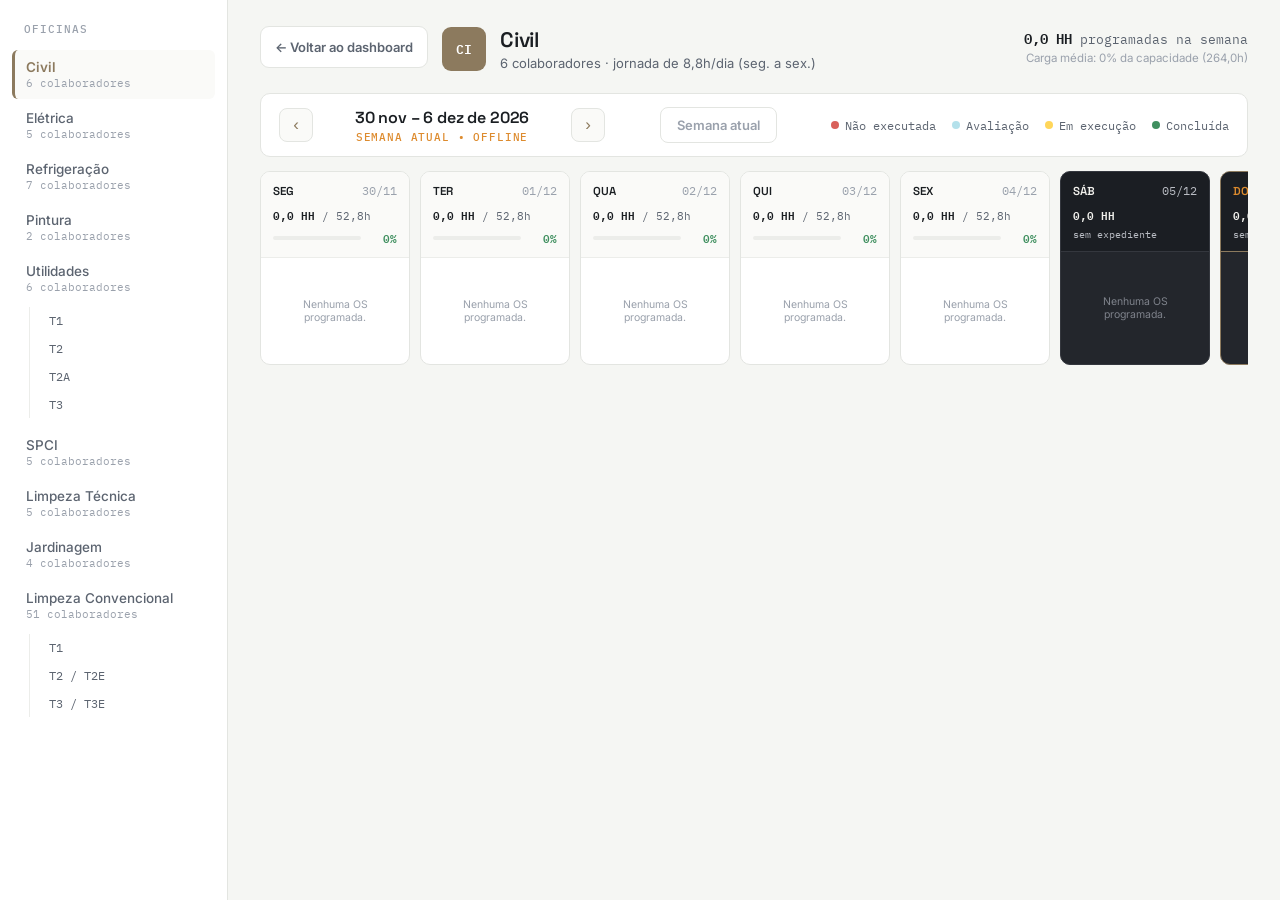
==== docs/prog_sem.html @ 6388955c "Avaliações" ====
<!DOCTYPE html>
<html lang="pt-BR">
<head>
<meta charset="UTF-8">
<meta name="viewport" content="width=device-width, initial-scale=1.0">
<title>Programação Semanal de OS</title>
<link rel="preconnect" href="https://fonts.googleapis.com">
<link rel="preconnect" href="https://fonts.gstatic.com" crossorigin>
<link href="https://fonts.googleapis.com/css2?family=Space+Grotesk:wght@500;600;700&family=Inter:wght@400;500;600&family=IBM+Plex+Mono:wght@400;500;600&display=swap" rel="stylesheet">
<style>
  :root{
    --bg:#F5F6F3;
    --surface:#FFFFFF;
    --surface-muted:#FAFAF8;
    --border:#E3E5E1;
    --border-soft:#ECEDEA;
    --ink:#1A1E22;
    --ink-soft:#5C6470;
    --ink-faint:#9AA1AC;

    --highlight:#DD8B2E;
    --highlight-soft:#FBF1E2;

    --st-pending:#8B93A1;
    --st-pending-bg:#EEF0F2;
    --st-progress:#FFD65A;
    --st-progress-bg:#FBF0DE;
    --st-evaluation:#B4E1EB;
    --st-evaluation-bg:#E8F6F9;
    --st-done:#3F8F5F;
    --st-done-bg:#E9F4ED;

    --load-ok:#3F8F5F;
    --load-warn:#C2811C;
    --load-over:#C1473F;

    --oficina-color:#3C6E8F;

    --weekend-bg:#23262C;
    --weekend-bg-head:#1B1E23;
    --weekend-border:#34373E;
    --weekend-ink:#F2F1ED;
    --weekend-ink-soft:#B9BCC3;
    --weekend-ink-faint:#7E828B;

    --radius:10px;
    --font-display:'Space Grotesk', sans-serif;
    --font-body:'Inter', sans-serif;
    --font-mono:'IBM Plex Mono', monospace;
  }

  *{box-sizing:border-box;}
  html,body{margin:0;padding:0;}
  body{
    background:var(--bg);
    color:var(--ink);
    font-family:var(--font-body);
    -webkit-font-smoothing:antialiased;
    min-height:100vh;
  }

  .app{
    display:flex;
    min-height:100vh;
    max-width:1500px;
    margin:0 auto;
  }

  /* ---------------- Sidebar ---------------- */
  .sidebar{
    width:228px;
    flex-shrink:0;
    background:var(--surface);
    border-right:1px solid var(--border);
    padding:22px 12px;
    display:flex;
    flex-direction:column;
    gap:2px;
  }
  .sidebar-head{
    font-family:var(--font-mono);
    font-size:10.5px;
    font-weight:500;
    letter-spacing:0.1em;
    color:var(--ink-faint);
    text-transform:uppercase;
    padding:0 12px 12px;
  }
  .oficina-item{
    display:flex;
    flex-direction:column;
    align-items:flex-start;
    gap:1px;
    width:100%;
    text-align:left;
    background:transparent;
    border:none;
    border-left:3px solid transparent;
    border-radius:6px;
    padding:9px 11px;
    cursor:pointer;
    font-family:var(--font-body);
    color:var(--ink-soft);
    transition:background .15s ease, color .15s ease, border-color .15s ease;
  }
  .oficina-item:hover{ background:var(--surface-muted); }
  .oficina-item .o-name{ font-size:13.5px; font-weight:500; }
  .oficina-item .o-size{ font-size:11px; color:var(--ink-faint); font-family:var(--font-mono); }
  .oficina-item.active{
    background:var(--surface-muted);
    border-left-color:var(--item-color);
    color:var(--ink);
  }
  .oficina-item.active .o-name{ color:var(--item-color); font-weight:600; }
  .oficina-item:focus-visible{ outline:2px solid var(--item-color); outline-offset:-2px; }

  .subteam-list{
    display:flex;
    flex-direction:column;
    gap:1px;
    margin:2px 0 8px 17px;
    padding-left:9px;
    border-left:1px solid var(--border-soft);
  }
  .subteam-item{
    text-align:left;
    background:transparent;
    border:none;
    border-radius:5px;
    padding:6px 10px;
    cursor:pointer;
    font-family:var(--font-mono);
    font-size:11.5px;
    color:var(--ink-soft);
    transition:background .15s ease, color .15s ease;
  }
  .subteam-item:hover{ background:var(--surface-muted); }
  .subteam-item.active{ background:var(--surface-muted); color:var(--item-color); font-weight:600; }
  .subteam-item:focus-visible{ outline:2px solid var(--item-color); outline-offset:-2px; }

  /* ---------------- Main ---------------- */
  .main{
    flex:1;
    min-width:0;
    padding:26px 32px 60px;
  }

  .topbar{
    display:flex;
    align-items:flex-start;
    justify-content:space-between;
    gap:24px;
    flex-wrap:wrap;
    margin-bottom:22px;
  }
  .topbar-left{
    display:flex;
    align-items:flex-start;
    gap:14px;
    flex-wrap:wrap;
  }
  .btn-back{
    height:42px;
    display:inline-flex;
    align-items:center;
    gap:8px;
    padding:0 14px;
    border-radius:9px;
    border:1px solid var(--border);
    background:var(--surface);
    color:var(--ink-soft);
    font:600 13px var(--font-body);
    cursor:pointer;
    white-space:nowrap;
    transition:background .15s ease, border-color .15s ease, color .15s ease;
  }
  .btn-back:hover{
    background:var(--surface-muted);
    border-color:var(--oficina-color);
    color:var(--oficina-color);
  }
  .btn-back:focus-visible{ outline:2px solid var(--oficina-color); outline-offset:2px; }
  .brand{ display:flex; align-items:center; gap:14px; }
  .brand-mark{
    width:44px;height:44px;
    border-radius:9px;
    background:var(--oficina-color);
    color:#fff;
    font-family:var(--font-mono);
    font-weight:600;
    font-size:13px;
    display:flex;
    align-items:center;
    justify-content:center;
    letter-spacing:0.3px;
    flex-shrink:0;
    transition:background .2s ease;
  }
  .brand h1{
    font-family:var(--font-display);
    font-size:21px;
    font-weight:600;
    margin:0;
    letter-spacing:-0.01em;
  }
  .brand p{ margin:2px 0 0; font-size:13px; color:var(--ink-soft); }

  .week-summary{ text-align:right; }
  .summary-total{ font-family:var(--font-mono); font-size:13px; color:var(--ink-soft); }
  .summary-total b{ color:var(--ink); font-weight:600; font-size:14px; }
  .summary-load{ font-size:11.5px; color:var(--ink-faint); margin-top:2px; }

  /* ---------------- Controls ---------------- */
  .controls{
    display:flex;
    align-items:center;
    justify-content:space-between;
    gap:16px;
    flex-wrap:wrap;
    margin-bottom:14px;
    padding:13px 18px;
    background:var(--surface);
    border:1px solid var(--border);
    border-radius:var(--radius);
  }
  .week-nav{ display:flex; align-items:center; gap:14px; }
  .nav-arrow{
    width:34px;height:34px;
    border-radius:8px;
    border:1px solid var(--border);
    background:var(--surface-muted);
    color:var(--oficina-color);
    font-size:17px;
    display:flex; align-items:center; justify-content:center;
    cursor:pointer;
    transition:background .15s ease, border-color .15s ease;
    flex-shrink:0;
  }
  .nav-arrow:hover{ background:var(--highlight-soft); border-color:var(--oficina-color); }
  .nav-arrow:focus-visible{ outline:2px solid var(--oficina-color); outline-offset:2px; }

  .week-range{
    font-family:var(--font-display);
    font-size:16px;
    font-weight:600;
    min-width:230px;
    text-align:center;
    letter-spacing:-0.01em;
  }
  .week-range .week-tag{
    display:block;
    font-family:var(--font-mono);
    font-size:10.5px;
    font-weight:500;
    color:var(--highlight);
    letter-spacing:0.08em;
    text-transform:uppercase;
    margin-top:2px;
    height:13px;
  }
  .week-range .week-tag.is-loading{
    position:relative;
    padding-right:18px;
  }
  .week-range .week-tag.is-loading::after{
    content:'';
    position:absolute;
    top:50%;
    right:0;
    width:12px;
    height:12px;
    margin-top:-6px;
    border-radius:50%;
    border:2px solid rgba(221,139,46,.24);
    border-top-color:var(--highlight);
    animation:spin .8s linear infinite;
  }
  .btn-current{
    font-family:var(--font-body); font-size:13px; font-weight:600;
    color:var(--oficina-color); background:var(--highlight-soft);
    border:1px solid transparent; border-radius:8px; padding:9px 16px;
    cursor:pointer; white-space:nowrap;
    transition:filter .15s ease;
  }
  .btn-current:hover{ filter:brightness(0.96); }
  .btn-current:disabled{ background:transparent; border:1px solid var(--border); color:var(--ink-faint); cursor:default; }
  .btn-current:focus-visible{ outline:2px solid var(--oficina-color); outline-offset:2px; }

  .status-legend{ display:flex; gap:16px; flex-wrap:wrap; }
  .legend-item{ display:flex; align-items:center; gap:6px; font-size:12px; color:var(--ink-soft); font-family:var(--font-mono); }
  .legend-item::before{ content:''; width:8px; height:8px; border-radius:50%; background:var(--dot); flex-shrink:0; }

  /* ---------------- Semana lado a lado ---------------- */
  .week-grid{
    display:grid;
    grid-template-columns:repeat(7, minmax(150px, 1fr));
    gap:10px;
    align-items:stretch;
    overflow-x:auto;
    padding-bottom:6px;
    opacity:1;
    transition:opacity .12s ease;
    position:relative;
    min-height:200px;
  }
  .week-grid.fading{ opacity:0; }
  .week-grid.is-loading::before{
    content:'';
    position:absolute;
    inset:0;
    background:rgba(245,246,243,.62);
    border-radius:var(--radius);
    z-index:8;
    backdrop-filter:blur(1px);
  }
  .week-grid.is-loading::after{
    content:'';
    position:absolute;
    top:18px;
    right:18px;
    width:26px;
    height:26px;
    border-radius:50%;
    border:3px solid rgba(60,110,143,.18);
    border-top-color:var(--oficina-color);
    animation:spin .8s linear infinite;
    z-index:9;
  }

  .day-section{
    background:var(--surface);
    border:1px solid var(--border);
    border-radius:var(--radius);
    overflow:hidden;
    display:flex;
    flex-direction:column;
    min-height:180px;
  }
  .day-section.is-today{ border-color:var(--oficina-color); }

  .day-head{
    display:flex;
    flex-direction:column;
    gap:7px;
    padding:11px 12px 10px;
    background:var(--surface-muted);
    border-bottom:1px solid var(--border-soft);
  }
  .day-section.is-today .day-head{ background:var(--highlight-soft); }
  .day-title{ display:flex; align-items:baseline; justify-content:space-between; gap:8px; }
  .day-name{ font-family:var(--font-display); font-size:11.5px; font-weight:600; letter-spacing:0.02em; text-transform:uppercase; }
  .day-section.is-today .day-name{ color:var(--highlight); }
  .day-date{ font-family:var(--font-mono); font-size:11.5px; color:var(--ink-faint); }

  .day-load{ display:flex; flex-direction:column; gap:4px; }
  .day-hh{ font-family:var(--font-mono); font-size:10.5px; color:var(--ink-soft); }
  .day-hh b{ color:var(--ink); font-weight:600; }
  .load-bar-row{ display:flex; align-items:center; gap:6px; }
  .load-bar-track{ flex:1; height:4px; border-radius:3px; background:var(--border-soft); overflow:hidden; }
  .load-bar-fill{ height:100%; border-radius:3px; }
  .load-pct{ font-family:var(--font-mono); font-size:10.5px; font-weight:600; min-width:30px; text-align:right; }
  .load-na{ font-family:var(--font-mono); font-size:10px; color:var(--ink-faint); }

  .day-rows{ flex:1; display:flex; flex-direction:column; }

  .os-row{
    position:relative;
    display:flex;
    flex-direction:column;
    gap:5px;
    padding:9px 10px 9px 16px;
    border-bottom:1px solid var(--border-soft);
    background:var(--status-bg, var(--surface));
    color:var(--status-fg, var(--ink));
    transition:filter .15s ease, transform .15s ease;
  }
  .os-row.has-details{ cursor:pointer; }
  .os-row.has-details:hover{ filter:brightness(.985); }
  .day-rows .os-row:last-child{ border-bottom:none; }
  .os-row::before{
    content:'';
    position:absolute;
    left:5px; top:8px; bottom:8px;
    width:4px;
    border-radius:2px;
    background:var(--status-color);
  }

  .os-info{ display:flex; flex-direction:column; gap:2px; min-width:0; }
  .os-code{ font-family:var(--font-mono); font-size:9.5px; color:var(--status-muted, var(--ink-faint)); }
  .os-title{ font-size:12px; line-height:1.32; color:var(--status-fg, var(--ink)); }

  .os-meta{ display:flex; align-items:center; gap:8px; flex-wrap:wrap; }
  .os-hh{ font-family:var(--font-mono); font-size:11px; color:var(--status-fg, var(--ink)); white-space:nowrap; }
  .os-exec{ font-family:var(--font-mono); font-size:11px; color:var(--status-muted, var(--ink-soft)); white-space:nowrap; }
  .os-resources{ display:flex; gap:4px; flex-wrap:wrap; }
  .os-detail{
    display:none;
    margin-top:2px;
    padding:8px 10px;
    border-radius:8px;
    background:var(--detail-bg, var(--surface-muted));
    border:1px solid var(--detail-border, var(--border-soft));
    font-size:11px;
    line-height:1.45;
    color:var(--status-muted, var(--ink-soft));
  }
  .os-row.is-open .os-detail{ display:block; }
  .resource-tag{
    font-size:10px;
    font-family:var(--font-body);
    font-weight:500;
    color:var(--status-muted, var(--ink-soft));
    background:var(--chip-bg, var(--surface));
    border:1px solid var(--chip-border, var(--border));
    border-radius:999px;
    padding:2px 8px;
    white-space:nowrap;
  }
  .resource-empty{ font-family:var(--font-mono); font-size:11px; color:var(--status-muted, var(--ink-faint)); }

  .day-empty{
    flex:1;
    display:flex;
    align-items:center;
    justify-content:center;
    text-align:center;
    padding:16px 10px;
    font-size:10.5px;
    color:var(--ink-faint);
  }

  /* ---------------- Fim de semana em destaque ---------------- */
  .day-section.is-weekend{
    background:var(--weekend-bg);
    border-color:var(--weekend-border);
    --st-pending:#A7AEBA;
    --st-progress:#E2A23E;
    --st-done:#4FAE73;
    --load-ok:#4FAE73;
    --load-warn:#E2A23E;
    --load-over:#D9605A;
  }
  .day-section.is-weekend .day-head{ background:var(--weekend-bg-head); border-bottom-color:var(--weekend-border); }
  .day-section.is-weekend .day-name{ color:var(--weekend-ink); }
  .day-section.is-weekend .day-date{ color:var(--weekend-ink-soft); }
  .day-section.is-weekend .day-hh{ color:var(--weekend-ink-soft); }
  .day-section.is-weekend .day-hh b{ color:var(--weekend-ink); }
  .day-section.is-weekend .load-na{ color:var(--weekend-ink-soft); }
  .day-section.is-weekend .load-bar-track{ background:var(--weekend-border); }
  .day-section.is-weekend .os-row{ border-bottom-color:var(--weekend-border); }
  .day-section.is-weekend .day-empty{ color:var(--weekend-ink-faint); }
  .day-section.is-weekend.is-today{ border-color:var(--oficina-color); }
  .day-section.is-weekend.is-today .day-head{ background:var(--weekend-bg-head); border-bottom-color:var(--oficina-color); }
  .day-section.is-weekend.is-today .day-name{ color:var(--highlight); }

  @media (max-width: 900px){
    .app{ flex-direction:column; }
    .sidebar{
      width:100%;
      flex-direction:row;
      overflow-x:auto;
      border-right:none;
      border-bottom:1px solid var(--border);
      padding:14px 12px;
      gap:6px;
    }
    .sidebar-head{ display:none; }
    .oficina-item{
      flex-shrink:0;
      border-left:none;
      border-bottom:3px solid transparent;
      white-space:nowrap;
    }
    .oficina-item.active{ border-bottom-color:var(--item-color); }
    .subteam-list{
      flex-direction:row;
      margin:0 0 0 4px;
      padding-left:8px;
      border-left:1px solid var(--border-soft);
    }
    .main{ padding:20px 16px 40px; }
    .week-grid{ grid-template-columns:none; grid-auto-flow:column; grid-auto-columns:74%; }
  }

  @keyframes spin{
    to{ transform:rotate(360deg); }
  }
</style>
</head>
<body>

<div class="app">

  <nav class="sidebar" id="sidebar">
    <div class="sidebar-head">Oficinas</div>
  </nav>

  <div class="main">

    <header class="topbar">
      <div class="topbar-left">
        <button class="btn-back" id="backToDashboardBtn" type="button">← Voltar ao dashboard</button>
        <div class="brand">
          <div class="brand-mark" id="brandMark"></div>
          <div>
            <h1 id="oficinaTitle"></h1>
            <p id="oficinaSubtitle"></p>
          </div>
        </div>
      </div>
      <div class="week-summary">
        <div class="summary-total" id="summaryTotal"></div>
        <div class="summary-load" id="summaryLoad"></div>
      </div>
    </header>

    <div class="controls">
      <div class="week-nav">
        <button class="nav-arrow" id="prevWeek" aria-label="Semana anterior">‹</button>
        <div class="week-range">
          <span id="weekRangeText"></span>
          <span class="week-tag" id="weekTag"></span>
        </div>
        <button class="nav-arrow" id="nextWeek" aria-label="Próxima semana">›</button>
      </div>
      <button class="btn-current" id="currentWeekBtn">Semana atual</button>
      <div class="status-legend">
        <span class="legend-item" style="--dot:#D9605A">Não executada</span>
        <span class="legend-item" style="--dot:var(--st-evaluation)">Avaliação</span>
        <span class="legend-item" style="--dot:var(--st-progress)">Em execução</span>
        <span class="legend-item" style="--dot:var(--st-done)">Concluída</span>
      </div>
    </div>

    <div class="week-grid" id="weekList"></div>

  </div>
</div>

<script src="./config.js"></script>
<script>
(function(){

  /* ---------------- Oficinas ---------------- */
  const DEFAULT_JOURNEY = { days:[1,2,3,4,5], hours:8.8 }; // seg. a sex.

  const OFICINAS = [
    { id:'civil',     label:'Civil',                 size:6,  accent:'#8C7A5E' },
    { id:'elet',      label:'Elétrica',               size:5,  accent:'#2F4D7A' },
    { id:'refrig',    label:'Refrigeração',           size:7,  accent:'#2E8B9E' },
    { id:'pintura',   label:'Pintura',                size:2,  accent:'#A8552D' },
    { id:'util',      label:'Utilidades',             accent:'#3C6E8F',
      subteams:[
        { id:'t1',  label:'T1',  size:1, journey:{ days:[1,2,3,4,5,6], hours:7.33 } },
        { id:'t2',  label:'T2',  size:1, journey:{ days:[1,2,3,4,5,6], hours:7.33 } },
        { id:'t2a', label:'T2A', size:2, journey:{ days:[1,2,3,4,5],   hours:8.8  } },
        { id:'t3',  label:'T3',  size:2, journey:{ days:[1,2,3,4,5,6], hours:7.33 } },
      ]
    },
    { id:'spci',      label:'SPCI',                   size:5,  accent:'#C1473F' },
    { id:'limpTec',   label:'Limpeza Técnica',        size:5,  accent:'#6B7B93' },
    { id:'jardim',    label:'Jardinagem',              size:4,  accent:'#4F7942' },
    { id:'limpConv',  label:'Limpeza Convencional',   accent:'#9B6E9E',
      subteams:[
        { id:'t1', label:'T1',         size:8  },
        { id:'t2', label:'T2 / T2E',   size:22 },
        { id:'t3', label:'T3 / T3E',   size:21 },
      ]
    },
  ];

  const STATUS = {
    pending:  { label:'Não executada', color:'var(--st-pending)',  bg:'var(--st-pending-bg)'  },
    evaluation: { label:'Avaliação',   color:'var(--st-evaluation)', bg:'var(--st-evaluation-bg)' },
    progress: { label:'Em execução',   color:'var(--st-progress)', bg:'var(--st-progress-bg)' },
    done:     { label:'Concluída',     color:'var(--st-done)',     bg:'var(--st-done-bg)'     },
  };

  const WEEKDAY_ABBR = ['DOM','SEG','TER','QUA','QUI','SEX','SÁB'];
  const MONTHS_FULL = ['janeiro','fevereiro','março','abril','maio','junho','julho','agosto','setembro','outubro','novembro','dezembro'];
  const MONTHS_ABBR = ['jan','fev','mar','abr','mai','jun','jul','ago','set','out','nov','dez'];

  /* ---------------- Dados de exemplo por oficina ---------------- */
  // o = offset em dias relativos a hoje | hh = horas estimadas da OS | ex = executantes alocados
  const RAW = {
    civil:[
      {o:-16, n:'0401', t:'Reparo de piso industrial – Setor 2',        hh:6, ex:3, st:'done',    r:['Escada']},
      {o:-13, n:'0402', t:'Reforço de fundação – Pilar 7',               hh:8, ex:4, st:'done',    r:[]},
      {o:-10, n:'0403', t:'Inspeção estrutural – Galpão B',              hh:4, ex:2, st:'done',    r:['PEMT Tesoura']},
      {o:-7,  n:'0404', t:'Recomposição de alvenaria – Bloco C',         hh:5, ex:3, st:'done',    r:[]},
      {o:-3,  n:'0405', t:'Vedação de telhado – Bloco A',                hh:6, ex:2, st:'done',    r:['Escada']},
      {o:-1,  n:'0406', t:'Reparo de calçada externa',                  hh:4, ex:3, st:'done',    r:[]},
      {o:0,   n:'0407', t:'Construção de base para equipamento',        hh:8, ex:4, st:'progress', r:['PEMT Articulada']},
      {o:3,   n:'0408', t:'Inspeção de trincas – Galpão A',              hh:6, ex:3, st:'pending',  r:[]},
      {o:7,   n:'0409', t:'Reparo de muro de contenção',                hh:5, ex:2, st:'pending',  r:['Escada']},
      {o:12,  n:'0410', t:'Nivelamento de piso – Almoxarifado',          hh:8, ex:4, st:'pending',  r:[]},
    ],
    elet:[
      {o:-15, n:'0421', t:'Manutenção preventiva – Painel elétrico',     hh:3, ex:2, st:'done',    r:[]},
      {o:-12, n:'0422', t:'Substituição de disjuntor – QGBT 2',          hh:5, ex:2, st:'done',    r:['Escada']},
      {o:-9,  n:'0423', t:'Revisão de quadro elétrico geral',            hh:4, ex:1, st:'done',    r:[]},
      {o:-6,  n:'0424', t:'Verificação de aterramento',                  hh:6, ex:3, st:'done',    r:['PEMT Tesoura']},
      {o:-2,  n:'0425', t:'Troca de cabos – Subestação',                 hh:3, ex:2, st:'done',    r:[]},
      {o:0,   n:'0426', t:'Calibração de sensores elétricos',            hh:4, ex:2, st:'progress', r:['Escada']},
      {o:1,   n:'0427', t:'Inspeção termográfica – Painéis',             hh:5, ex:2, st:'pending',  r:[]},
      {o:4,   n:'0428', t:'Manutenção de iluminação – Pátio',            hh:3, ex:1, st:'pending',  r:[]},
      {o:8,   n:'0429', t:'Troca de contator – CCM 3',                  hh:6, ex:3, st:'pending',  r:['PEMT Articulada']},
      {o:13,  n:'0430', t:'Teste de isolamento – Motores',               hh:4, ex:2, st:'pending',  r:[]},
    ],
    refrig:[
      {o:-17, n:'0441', t:'Manutenção de chiller – Unidade 1',           hh:8, ex:3, st:'done',    r:['PEMT Tesoura']},
      {o:-14, n:'0442', t:'Troca de gás refrigerante – Câmara fria 2',   hh:6, ex:2, st:'done',    r:[]},
      {o:-11, n:'0443', t:'Limpeza de condensadores',                   hh:5, ex:2, st:'done',    r:['Escada']},
      {o:-8,  n:'0444', t:'Inspeção de câmara fria – Setor B',           hh:7, ex:3, st:'done',    r:[]},
      {o:-4,  n:'0445', t:'Manutenção de ar-condicionado – Sala de controle', hh:6, ex:2, st:'done', r:['PEMT Articulada']},
      {o:0,   n:'0446', t:'Troca de compressor – Unidade 3',             hh:8, ex:4, st:'progress', r:[]},
      {o:2,   n:'0447', t:'Verificação de termostatos',                  hh:5, ex:2, st:'pending',  r:['Escada']},
      {o:6,   n:'0448', t:'Manutenção preventiva – Fancoil',             hh:6, ex:3, st:'pending',  r:[]},
      {o:9,   n:'0449', t:'Reparo de vazamento – Linha de refrigeração', hh:7, ex:3, st:'pending',  r:['PEMT Tesoura']},
      {o:15,  n:'0450', t:'Calibração de painel de controle – Chiller',  hh:5, ex:2, st:'pending',  r:[]},
    ],
    pintura:[
      {o:-16, n:'0461', t:'Pintura de proteção – Estrutura metálica',    hh:6, ex:2, st:'done',    r:['Escada']},
      {o:-11, n:'0462', t:'Repintura de piso demarcado – Pátio',         hh:8, ex:2, st:'done',    r:[]},
      {o:-6,  n:'0463', t:'Pintura de sinalização – Áreas de risco',     hh:5, ex:1, st:'done',    r:['PEMT Tesoura']},
      {o:-2,  n:'0464', t:'Pintura anticorrosiva – Tubulações',          hh:6, ex:2, st:'done',    r:[]},
      {o:0,   n:'0465', t:'Pintura de fachada – Bloco D',                hh:4, ex:1, st:'progress', r:['Escada']},
      {o:3,   n:'0466', t:'Repintura de faixas – Estacionamento',        hh:6, ex:2, st:'pending',  r:[]},
      {o:7,   n:'0467', t:'Pintura de grades de proteção',               hh:8, ex:2, st:'pending',  r:['PEMT Articulada']},
      {o:10,  n:'0468', t:'Pintura de tanques – Área externa',           hh:5, ex:1, st:'pending',  r:[]},
      {o:14,  n:'0469', t:'Pintura de corrimãos – Escadas',              hh:6, ex:2, st:'pending',  r:['Escada']},
      {o:17,  n:'0470', t:'Pintura de sinalização de piso – Almoxarifado', hh:4, ex:1, st:'pending', r:[]},
    ],
    util:{
      t1:[
        {o:-15, n:'0601', t:'Verificação de rede de ar comprimido',           hh:4, ex:1, st:'done',    r:[]},
        {o:-11, n:'0602', t:'Inspeção de caldeira',                          hh:5, ex:1, st:'done',    r:[]},
        {o:-8,  n:'0603', t:'Leitura de instrumentos – Estação de tratamento', hh:3, ex:1, st:'done',  r:[]},
        {o:-4,  n:'0604', t:'Ronda de inspeção – Subestação de utilidades',  hh:4, ex:1, st:'done',    r:[]},
        {o:-1,  n:'0605', t:'Verificação de nível – Reservatório',           hh:3, ex:1, st:'done',    r:[]},
        {o:0,   n:'0606', t:'Troca de filtro – Compressor 1',                hh:5, ex:1, st:'progress', r:[]},
        {o:3,   n:'0607', t:'Inspeção de válvulas – Rede de vapor',          hh:4, ex:1, st:'pending',  r:[]},
        {o:9,   n:'0608', t:'Registro de parâmetros – Torre de refrigeração', hh:3, ex:1, st:'pending', r:[]},
      ],
      t2:[
        {o:-14, n:'0611', t:'Manutenção de bomba de água industrial',        hh:5, ex:1, st:'done',    r:[]},
        {o:-10, n:'0612', t:'Verificação de pressão – Rede de ar comprimido', hh:4, ex:1, st:'done',   r:[]},
        {o:-7,  n:'0613', t:'Inspeção de tubulação – Vapor',                 hh:4, ex:1, st:'done',    r:[]},
        {o:-3,  n:'0614', t:'Troca de óleo – Compressor 2',                  hh:5, ex:1, st:'done',    r:[]},
        {o:-2,  n:'0615', t:'Calibração de manômetros',                     hh:3, ex:1, st:'done',    r:[]},
        {o:0,   n:'0616', t:'Ronda de inspeção – Casa de bombas',            hh:4, ex:1, st:'progress', r:[]},
        {o:4,   n:'0617', t:'Verificação de rede de vapor',                  hh:5, ex:1, st:'pending',  r:[]},
        {o:10,  n:'0618', t:'Inspeção de reservatório de água',              hh:4, ex:1, st:'pending',  r:[]},
      ],
      t2a:[
        {o:-16, n:'0621', t:'Manutenção preventiva – Compressor principal',  hh:7, ex:2, st:'done',    r:['Escada']},
        {o:-9,  n:'0622', t:'Reparo de vazamento – Rede de vapor',           hh:6, ex:2, st:'done',    r:[]},
        {o:-6,  n:'0623', t:'Inspeção de caldeira – Parada programada',      hh:8, ex:2, st:'done',    r:['PEMT Articulada']},
        {o:-2,  n:'0624', t:'Troca de válvula – Estação de tratamento',      hh:5, ex:2, st:'done',    r:[]},
        {o:0,   n:'0625', t:'Manutenção de torre de refrigeração',           hh:6, ex:2, st:'progress', r:[]},
        {o:2,   n:'0626', t:'Manutenção de sistema de ar comprimido – Linha 1', hh:7, ex:2, st:'pending', r:[]},
        {o:6,   n:'0627', t:'Inspeção de rede de utilidades',                hh:5, ex:2, st:'pending',  r:['Escada']},
        {o:11,  n:'0628', t:'Manutenção de bomba de água industrial – Revisão geral', hh:8, ex:2, st:'pending', r:[]},
      ],
      t3:[
        {o:-17, n:'0631', t:'Manutenção de sistema de ar comprimido – Linha 2', hh:6, ex:2, st:'done',  r:[]},
        {o:-12, n:'0632', t:'Inspeção de reservatório de água',              hh:5, ex:2, st:'done',    r:[]},
        {o:-5,  n:'0633', t:'Troca de filtro – Estação de tratamento',       hh:6, ex:2, st:'done',    r:[]},
        {o:-1,  n:'0634', t:'Verificação de rede de utilidades',             hh:5, ex:2, st:'done',    r:['Escada']},
        {o:0,   n:'0635', t:'Manutenção de torre de refrigeração – Unidade 2', hh:7, ex:2, st:'progress', r:[]},
        {o:3,   n:'0636', t:'Inspeção de caldeira',                         hh:6, ex:2, st:'pending',  r:[]},
        {o:7,   n:'0637', t:'Manutenção de compressor reserva',              hh:5, ex:2, st:'pending',  r:[]},
        {o:13,  n:'0638', t:'Troca de válvula – Rede de vapor',              hh:6, ex:2, st:'pending',  r:['Escada']},
      ],
    },
    spci:[
      {o:-16, n:'0501', t:'Inspeção de extintores – Bloco A',            hh:3, ex:2, st:'done',    r:[]},
      {o:-13, n:'0502', t:'Teste de sprinklers – Galpão B',              hh:4, ex:2, st:'done',    r:['Escada']},
      {o:-9,  n:'0503', t:'Verificação de hidrantes',                    hh:2, ex:1, st:'done',    r:[]},
      {o:-6,  n:'0504', t:'Recarga de extintores',                       hh:3, ex:2, st:'done',    r:[]},
      {o:-2,  n:'0505', t:'Teste de alarme de incêndio',                 hh:4, ex:2, st:'done',    r:['Escada']},
      {o:0,   n:'0506', t:'Inspeção de mangueiras de incêndio',          hh:3, ex:2, st:'progress', r:[]},
      {o:1,   n:'0507', t:'Manutenção de bomba de incêndio',             hh:2, ex:1, st:'pending',  r:[]},
      {o:4,   n:'0508', t:'Verificação de sinalização de emergência',    hh:4, ex:2, st:'pending',  r:['Escada']},
      {o:8,   n:'0509', t:'Teste de central de alarme',                  hh:3, ex:2, st:'pending',  r:[]},
      {o:11,  n:'0510', t:'Inspeção de saídas de emergência',            hh:2, ex:1, st:'pending',  r:[]},
    ],
    limpTec:[
      {o:-17, n:'0521', t:'Limpeza técnica – Painéis elétricos',         hh:4, ex:2, st:'done',    r:[]},
      {o:-14, n:'0522', t:'Limpeza de exaustores industriais',           hh:5, ex:2, st:'done',    r:['Escada']},
      {o:-10, n:'0523', t:'Limpeza de área classificada',                hh:4, ex:2, st:'done',    r:[]},
      {o:-7,  n:'0524', t:'Limpeza técnica – Sala de máquinas',          hh:6, ex:3, st:'done',    r:['PEMT Tesoura']},
      {o:-3,  n:'0525', t:'Limpeza de dutos de ventilação',              hh:4, ex:2, st:'done',    r:[]},
      {o:0,   n:'0526', t:'Limpeza técnica – Subestação',                hh:5, ex:2, st:'progress', r:[]},
      {o:2,   n:'0527', t:'Limpeza de filtros industriais',              hh:4, ex:2, st:'pending',  r:['Escada']},
      {o:5,   n:'0528', t:'Limpeza técnica – Câmaras frias',             hh:6, ex:3, st:'pending',  r:[]},
      {o:9,   n:'0529', t:'Limpeza de telhado industrial',               hh:4, ex:2, st:'pending',  r:[]},
      {o:14,  n:'0530', t:'Limpeza técnica – Equipamentos de processo',  hh:5, ex:2, st:'pending',  r:['PEMT Tesoura']},
    ],
    jardim:[
      {o:-16, n:'0541', t:'Poda de árvores – Área externa',              hh:4, ex:2, st:'done',    r:['Escada']},
      {o:-12, n:'0542', t:'Corte de grama – Pátio principal',            hh:3, ex:2, st:'done',    r:[]},
      {o:-8,  n:'0543', t:'Manutenção de jardim – Bloco administrativo', hh:5, ex:3, st:'done',    r:[]},
      {o:-5,  n:'0544', t:'Irrigação – Canteiros externos',              hh:4, ex:2, st:'done',    r:[]},
      {o:-1,  n:'0545', t:'Roçada – Área de fundo',                      hh:3, ex:1, st:'done',    r:[]},
      {o:0,   n:'0546', t:'Plantio de mudas – Entrada principal',        hh:4, ex:2, st:'progress', r:[]},
      {o:1,   n:'0547', t:'Limpeza de canteiros',                        hh:5, ex:3, st:'pending',  r:['Escada']},
      {o:4,   n:'0548', t:'Manutenção de paisagismo – Estacionamento',   hh:3, ex:1, st:'pending',  r:[]},
      {o:7,   n:'0549', t:'Poda de cerca viva',                          hh:4, ex:2, st:'pending',  r:[]},
      {o:11,  n:'0550', t:'Controle de pragas – Jardim',                 hh:5, ex:3, st:'pending',  r:[]},
    ],
    limpConv:{
      t1:[
        {o:-16, n:'0641', t:'Limpeza de banheiros – Bloco A',                hh:4, ex:4, st:'done',    r:[]},
        {o:-12, n:'0642', t:'Limpeza de escritórios administrativos',        hh:3, ex:3, st:'done',    r:[]},
        {o:-9,  n:'0643', t:'Varrição de áreas externas',                   hh:4, ex:5, st:'done',    r:[]},
        {o:-5,  n:'0644', t:'Limpeza de refeitório',                        hh:3, ex:4, st:'done',    r:[]},
        {o:-2,  n:'0645', t:'Limpeza de vidros – Bloco B',                  hh:4, ex:3, st:'done',    r:['Escada']},
        {o:0,   n:'0646', t:'Limpeza de corredores – Bloco C',               hh:3, ex:4, st:'progress', r:[]},
        {o:3,   n:'0647', t:'Limpeza de vestiários',                        hh:2, ex:3, st:'pending',  r:[]},
        {o:8,   n:'0648', t:'Limpeza de áreas comuns',                      hh:4, ex:5, st:'pending',  r:[]},
      ],
      t2:[
        {o:-15, n:'0651', t:'Limpeza geral – Bloco administrativo',          hh:3, ex:10, st:'done',    r:[]},
        {o:-11, n:'0652', t:'Limpeza de pátio e estacionamento',             hh:4, ex:12, st:'done',    r:[]},
        {o:-7,  n:'0653', t:'Limpeza de almoxarifado',                      hh:3, ex:8,  st:'done',    r:[]},
        {o:-3,  n:'0654', t:'Limpeza de galpão principal',                  hh:4, ex:14, st:'done',    r:[]},
        {o:-1,  n:'0655', t:'Limpeza de escritórios – Turno intermediário',  hh:3, ex:9,  st:'done',    r:[]},
        {o:0,   n:'0656', t:'Limpeza de refeitório – Turno intermediário',   hh:4, ex:11, st:'progress', r:[]},
        {o:4,   n:'0657', t:'Limpeza de banheiros – Bloco central',          hh:3, ex:10, st:'pending',  r:[]},
        {o:10,  n:'0658', t:'Limpeza de áreas comuns – Turno intermediário', hh:4, ex:12, st:'pending',  r:[]},
      ],
      t3:[
        {o:-17, n:'0661', t:'Limpeza pós-obra – Galpão D',                  hh:4, ex:9,  st:'done',    r:['Escada']},
        {o:-13, n:'0662', t:'Limpeza de vidros – Fachada principal',         hh:5, ex:8,  st:'done',    r:['PEMT Tesoura']},
        {o:-10, n:'0663', t:'Limpeza de área externa – Turno final',         hh:3, ex:10, st:'done',    r:[]},
        {o:-6,  n:'0664', t:'Limpeza de corredores – Turno final',           hh:3, ex:9,  st:'done',    r:[]},
        {o:-2,  n:'0665', t:'Limpeza de banheiros – Turno final',            hh:4, ex:11, st:'done',    r:[]},
        {o:0,   n:'0666', t:'Limpeza de refeitório – Turno final',           hh:3, ex:9,  st:'progress', r:[]},
        {o:5,   n:'0667', t:'Limpeza de áreas comuns – Turno final',         hh:4, ex:10, st:'pending',  r:[]},
        {o:12,  n:'0668', t:'Limpeza de galpão secundário',                  hh:3, ex:8,  st:'pending',  r:[]},
      ],
    },
  };

  const today = new Date();
  today.setHours(0,0,0,0);
  const yearForCode = today.getFullYear();

  function addDays(date, n){ const d = new Date(date); d.setDate(d.getDate()+n); return d; }

  function buildOrder(o){
    return {
      date: addDays(today, o.o),
      code: 'OS-'+yearForCode+'-'+o.n,
      title: o.t,
      hh: o.hh,
      exec: o.ex,
      status: o.st,
      resources: o.r,
    };
  }

  const cfg = window.__DASHBOARD_CONFIG__ ?? { dataEndpoint:"", transport:"auto", jsonpCallbackParam:"callback" };
  const remoteEndpoint = String(cfg.dataEndpoint || '').trim();
  const remoteCache = new Map();
  let DATA = {};

  function makeEmptyData(){
    const out = {};
    OFICINAS.forEach(of=>{
      if(of.subteams){
        out[of.id] = {};
        of.subteams.forEach(st=>{ out[of.id][st.id] = []; });
      } else {
        out[of.id] = [];
      }
    });
    return out;
  }

  function normalizeOrderFromApi(o){
    const dateIso = String(o?.date ?? '').slice(0, 10);
    const date = dateIso ? new Date(dateIso + 'T00:00:00') : new Date();
    date.setHours(0,0,0,0);
    return {
      date,
      code: String(o?.code ?? '').trim() || 'OS',
      title: String(o?.title ?? '').trim() || 'Ordem de Serviço',
      description: String(o?.description ?? '').trim(),
      hh: Number(o?.hh ?? 0) || 0,
      exec: Number(o?.exec ?? 1) || 1,
      estado: Number(o?.estado ?? 0) || 0,
      status: String(o?.status ?? 'pending'),
      resources: Array.isArray(o?.resources) ? o.resources.map(r=>String(r ?? '').trim()).filter(Boolean) : [],
    };
  }

  function getOrderVisual(order){
    const estado = Number(order?.estado ?? 0);
    const orderDate = order?.date instanceof Date ? order.date : new Date(order?.date ?? '');
    const isPast = orderDate instanceof Date && !Number.isNaN(orderDate.getTime()) && orderDate < today;

    if(estado === 96){
      return {
        bg:'#7F8487',
        fg:'#FFFFFF',
        muted:'rgba(255,255,255,.82)',
        detailBg:'rgba(255,255,255,.12)',
        detailBorder:'rgba(255,255,255,.16)',
        chipBg:'rgba(255,255,255,.12)',
        chipBorder:'rgba(255,255,255,.18)'
      };
    }
    if(estado === 77 || estado === 99){
      return {
        accent:'#9AD872',
        bg:'#9AD872',
        fg:'#1A1E22',
        muted:'rgba(26,30,34,.72)',
        detailBg:'rgba(255,255,255,.34)',
        detailBorder:'rgba(26,30,34,.08)',
        chipBg:'rgba(255,255,255,.5)',
        chipBorder:'rgba(26,30,34,.1)'
      };
    }
    if(estado === 30){
      return {
        accent:'var(--st-evaluation)',
        bg:'var(--st-evaluation)',
        fg:'#1A1E22',
        muted:'rgba(26,30,34,.72)',
        detailBg:'rgba(255,255,255,.34)',
        detailBorder:'rgba(26,30,34,.08)',
        chipBg:'rgba(255,255,255,.5)',
        chipBorder:'rgba(26,30,34,.1)'
      };
    }
    if(estado === 55){
      return {
        accent:'#FFD65A',
        bg:'#FFD65A',
        fg:'#1A1E22',
        muted:'rgba(26,30,34,.72)',
        detailBg:'rgba(255,255,255,.36)',
        detailBorder:'rgba(26,30,34,.08)',
        chipBg:'rgba(255,255,255,.52)',
        chipBorder:'rgba(26,30,34,.1)'
      };
    }
    if(estado === 50 && isPast){
      return {
        accent:'#D9605A',
        bg:'#F7C3BD',
        fg:'#1A1E22',
        muted:'rgba(26,30,34,.72)',
        detailBg:'rgba(255,255,255,.38)',
        detailBorder:'rgba(26,30,34,.08)',
        chipBg:'rgba(255,255,255,.56)',
        chipBorder:'rgba(26,30,34,.1)'
      };
    }
    return {
      accent:'var(--st-pending)',
      bg:'var(--surface)',
      fg:'var(--ink)',
      muted:'var(--ink-soft)',
      detailBg:'var(--surface-muted)',
      detailBorder:'var(--border-soft)',
      chipBg:'var(--surface)',
      chipBorder:'var(--border)'
    };
  }

  function buildMockData(){
    const out = {};
    OFICINAS.forEach(of=>{
      if(of.subteams){
        out[of.id] = {};
        of.subteams.forEach(st=>{ out[of.id][st.id] = (RAW[of.id]?.[st.id] || []).map(buildOrder); });
      } else {
        out[of.id] = (RAW[of.id] || []).map(buildOrder);
      }
    });
    return out;
  }

  DATA = buildMockData();

  function fetchJsonp(urlString){
    return new Promise((resolve, reject)=>{
      const cbParam = String(cfg.jsonpCallbackParam || 'callback');
      const cbName = '__jsonp_cb_' + Date.now() + '_' + Math.random().toString(16).slice(2);
      const url = new URL(urlString);
      url.searchParams.set(cbParam, cbName);

      let done = false;
      const cleanup = ()=>{
        if(done) return;
        done = true;
        try{ delete window[cbName]; } catch {}
        if(script && script.parentNode) script.parentNode.removeChild(script);
        if(timer) clearTimeout(timer);
      };

      window[cbName] = (payload)=>{
        cleanup();
        resolve(payload);
      };

      const script = document.createElement('script');
      script.src = url.toString();
      script.async = true;
      script.onerror = ()=>{
        cleanup();
        reject(new Error('Falha no JSONP'));
      };

      const timer = setTimeout(()=>{
        cleanup();
        reject(new Error('Timeout no JSONP'));
      }, 20000);

      document.head.appendChild(script);
    });
  }

  async function fetchWeekData(monday){
    if(!remoteEndpoint) return null;
    const key = monday.toISOString().slice(0, 10);
    if(remoteCache.has(key)) return remoteCache.get(key);

    const url = new URL(remoteEndpoint);
    url.searchParams.set('view', 'prog_sem');
    url.searchParams.set('weekStart', key);

    let payload;
    const transport = String(cfg.transport || 'auto').toLowerCase();
    if(transport === 'jsonp') payload = await fetchJsonp(url.toString());
    else if(transport === 'fetch') {
      const res = await fetch(url.toString(), { method:'GET', mode:'cors', cache:'no-store' });
      if(!res.ok) throw new Error('HTTP ' + res.status);
      payload = await res.json();
    } else {
      try{
        payload = await fetchJsonp(url.toString());
      } catch {
        const res = await fetch(url.toString(), { method:'GET', mode:'cors', cache:'no-store' });
        if(!res.ok) throw new Error('HTTP ' + res.status);
        payload = await res.json();
      }
    }

    remoteCache.set(key, payload);
    return payload;
  }

  async function ensureWeekData(monday){
    if(!remoteEndpoint) return false;
    const key = monday.toISOString().slice(0, 10);
    const payload = await fetchWeekData(monday);
    if(!payload || typeof payload !== 'object' || !payload.data) return false;

    const next = makeEmptyData();
    OFICINAS.forEach(of=>{
      if(of.subteams){
        of.subteams.forEach(st=>{
          const raw = payload.data?.[of.id]?.[st.id];
          next[of.id][st.id] = Array.isArray(raw) ? raw.map(normalizeOrderFromApi) : [];
        });
      } else {
        const raw = payload.data?.[of.id];
        next[of.id] = Array.isArray(raw) ? raw.map(normalizeOrderFromApi) : [];
      }
    });

    DATA = next;
    weekTagEl.dataset.week = key;
    return true;
  }

  function getMonday(date){
    const d = new Date(date);
    const day = d.getDay();
    const diff = day === 0 ? -6 : 1 - day;
    return addDays(d, diff);
  }
  function sameDay(a,b){ return a.getFullYear()===b.getFullYear() && a.getMonth()===b.getMonth() && a.getDate()===b.getDate(); }
  function dateKey(d){ return d.toDateString(); }
  function isWorkingDay(d, journey){ return journey.days.includes(d.getDay()); }
  function isCalendarWeekend(d){ const day = d.getDay(); return day===0 || day===6; }
  function journeyDaysLabel(days){
    const key = days.slice().sort((a,b)=>a-b).join(',');
    if(key === '1,2,3,4,5') return 'seg. a sex.';
    if(key === '1,2,3,4,5,6') return 'seg. a sáb.';
    return 'dias variáveis';
  }
  function pad2(n){ return n<10 ? '0'+n : ''+n; }
  function fmt1(n){ return n.toFixed(1).replace('.', ','); }
  function fmtHH(n){ return (Number.isInteger(n) ? n : n.toFixed(1).replace('.', ',')) + 'h'; }

  /* ---------------- Estado ---------------- */
  let currentOficina = OFICINAS[0].id;
  let currentSubteam = null;
  let weekOffset = 0;

  function getActiveUnit(){
    const of = OFICINAS.find(o=>o.id===currentOficina);
    if(of.subteams){
      const st = of.subteams.find(s=>s.id===currentSubteam) || of.subteams[0];
      return { oficina:of, subteam:st, size:st.size, journey: st.journey || DEFAULT_JOURNEY, orders: DATA[of.id][st.id] };
    }
    return { oficina:of, subteam:null, size:of.size, journey: of.journey || DEFAULT_JOURNEY, orders: DATA[of.id] };
  }

  /* ---------------- Sidebar ---------------- */
  const sidebarEl = document.getElementById('sidebar');

  function refreshSidebarActive(){
    document.querySelectorAll('.oficina-item').forEach(el=>{
      el.classList.toggle('active', el.dataset.oficina===currentOficina);
    });
    document.querySelectorAll('.subteam-item').forEach(el=>{
      el.classList.toggle('active', el.dataset.oficina===currentOficina && el.dataset.subteam===currentSubteam);
    });
  }

  OFICINAS.forEach(of=>{
    const totalSize = of.subteams ? of.subteams.reduce((s,st)=>s+st.size,0) : of.size;

    const btn = document.createElement('button');
    btn.className = 'oficina-item';
    btn.style.setProperty('--item-color', of.accent);
    btn.dataset.oficina = of.id;
    btn.innerHTML = '<span class="o-name">'+of.label+'</span><span class="o-size">'+totalSize+' colaboradores</span>';
    btn.addEventListener('click', ()=>{
      currentOficina = of.id;
      currentSubteam = of.subteams ? of.subteams[0].id : null;
      refreshSidebarActive();
      render();
    });
    sidebarEl.appendChild(btn);

    if(of.subteams){
      const subWrap = document.createElement('div');
      subWrap.className = 'subteam-list';
      of.subteams.forEach(st=>{
        const sbtn = document.createElement('button');
        sbtn.className = 'subteam-item';
        sbtn.style.setProperty('--item-color', of.accent);
        sbtn.dataset.oficina = of.id;
        sbtn.dataset.subteam = st.id;
        sbtn.textContent = st.label;
        sbtn.addEventListener('click', ()=>{
          currentOficina = of.id;
          currentSubteam = st.id;
          refreshSidebarActive();
          render();
        });
        subWrap.appendChild(sbtn);
      });
      sidebarEl.appendChild(subWrap);
    }
  });

  refreshSidebarActive();

  /* ---------------- Elementos ---------------- */
  const brandMarkEl = document.getElementById('brandMark');
  const oficinaTitleEl = document.getElementById('oficinaTitle');
  const oficinaSubtitleEl = document.getElementById('oficinaSubtitle');
  const summaryTotalEl = document.getElementById('summaryTotal');
  const summaryLoadEl = document.getElementById('summaryLoad');
  const weekRangeTextEl = document.getElementById('weekRangeText');
  const weekTagEl = document.getElementById('weekTag');
  const currentWeekBtn = document.getElementById('currentWeekBtn');
  const weekListEl = document.getElementById('weekList');
  const backToDashboardBtn = document.getElementById('backToDashboardBtn');
  const prevWeekBtn = document.getElementById('prevWeek');
  const nextWeekBtn = document.getElementById('nextWeek');

  function setWeekLoading(loading){
    weekListEl.classList.toggle('is-loading', loading);
    weekTagEl.classList.toggle('is-loading', loading);
    prevWeekBtn.disabled = loading;
    nextWeekBtn.disabled = loading;
    currentWeekBtn.disabled = loading || weekOffset===0;
    sidebarEl.querySelectorAll('button').forEach((btn)=>{ btn.disabled = loading; });
  }

  function formatRange(monday, sunday){
    const d1 = monday.getDate(), d2 = sunday.getDate();
    const m1 = monday.getMonth(), m2 = sunday.getMonth();
    const y1 = monday.getFullYear(), y2 = sunday.getFullYear();
    if(y1 !== y2) return d1+' de '+MONTHS_ABBR[m1]+' de '+y1+' – '+d2+' de '+MONTHS_ABBR[m2]+' de '+y2;
    if(m1 !== m2) return d1+' '+MONTHS_ABBR[m1]+' – '+d2+' '+MONTHS_ABBR[m2]+' de '+y1;
    return d1+' – '+d2+' de '+MONTHS_FULL[m1]+' de '+y1;
  }

  function loadColor(pct){
    if(pct > 100) return 'var(--load-over)';
    if(pct >= 80) return 'var(--load-warn)';
    return 'var(--load-ok)';
  }

  function goBackToDashboard(){
    const dashboardUrl = './index.html#/geral';
    window.location.replace(dashboardUrl);
  }

  async function render(){
    const monday = addDays(getMonday(today), weekOffset*7);
    const sunday = addDays(monday, 6);
    const days = Array.from({length:7}, (_,i)=>addDays(monday,i));

    let hasRemoteData = false;
    let remoteError = '';
    if(remoteEndpoint){
      setWeekLoading(true);
      weekListEl.classList.add('fading');
      try { hasRemoteData = await ensureWeekData(monday); }
      catch(e){
        remoteError = e?.message ? String(e.message) : 'Falha ao carregar dados';
        try{ console.error(e); } catch {}
      }
      if(!hasRemoteData){
        DATA = makeEmptyData();
        weekTagEl.title = remoteError;
      } else {
        weekTagEl.title = '';
      }
    }

    const unit = getActiveUnit();
    const oficina = unit.oficina;
    document.documentElement.style.setProperty('--oficina-color', oficina.accent);

    brandMarkEl.textContent = unit.subteam ? unit.subteam.label.toUpperCase() : oficina.label.slice(0,2).toUpperCase();
    oficinaTitleEl.textContent = oficina.label;
    oficinaSubtitleEl.textContent = (unit.subteam ? unit.subteam.label+' · ' : '') +
      unit.size+' '+(unit.size===1 ? 'colaborador' : 'colaboradores')+' · jornada de '+
      fmt1(unit.journey.hours)+'h/dia ('+journeyDaysLabel(unit.journey.days)+')';

    weekRangeTextEl.textContent = formatRange(monday, sunday);
    const tagBase = weekOffset===0 ? 'SEMANA ATUAL' : (weekOffset<0 ? 'SEMANA ANTERIOR' : 'PRÓXIMA SEMANA');
    weekTagEl.textContent = (remoteEndpoint && !hasRemoteData) ? (tagBase + ' • OFFLINE') : tagBase;
    currentWeekBtn.disabled = weekOffset===0;

    const ordersByDay = {};
    days.forEach(d=> ordersByDay[dateKey(d)] = []);
    unit.orders.forEach(o=>{
      const key = dateKey(o.date);
      if(key in ordersByDay) ordersByDay[key].push(o);
    });

    let weekHH = 0, weekCapacity = 0;
    days.forEach(d=>{
      const dayOrders = ordersByDay[dateKey(d)];
      const dayHH = dayOrders.reduce((sum,o)=> sum + o.hh*o.exec, 0);
      weekHH += dayHH;
      if(isWorkingDay(d, unit.journey)) weekCapacity += unit.size * unit.journey.hours;
    });
    const weekPct = weekCapacity > 0 ? Math.round(weekHH/weekCapacity*100) : 0;

    summaryTotalEl.innerHTML = '<b>'+fmt1(weekHH)+' HH</b> programadas na semana';
    summaryLoadEl.textContent = weekCapacity > 0 ? 'Carga média: '+weekPct+'% da capacidade ('+fmt1(weekCapacity)+'h)' : '—';

    weekListEl.classList.add('fading');

    setTimeout(()=>{
      weekListEl.innerHTML = '';

      days.forEach(d=>{
        const isToday = sameDay(d, today);
        const working = isWorkingDay(d, unit.journey);
        const weekendCal = isCalendarWeekend(d);
        const dayOrders = ordersByDay[dateKey(d)].slice().sort((a,b)=> a.code.localeCompare(b.code));
        const dayHH = dayOrders.reduce((sum,o)=> sum + o.hh*o.exec, 0);
        const capacity = working ? unit.size * unit.journey.hours : 0;
        const pct = capacity > 0 ? Math.round(dayHH/capacity*100) : null;

        const section = document.createElement('section');
        section.className = 'day-section' + (isToday ? ' is-today' : '') + (weekendCal ? ' is-weekend' : '');

        const head = document.createElement('div');
        head.className = 'day-head';

        const titleWrap = document.createElement('div');
        titleWrap.className = 'day-title';
        titleWrap.innerHTML = '<span class="day-name">'+WEEKDAY_ABBR[d.getDay()]+'</span>'+
          '<span class="day-date">'+pad2(d.getDate())+'/'+pad2(d.getMonth()+1)+'</span>';
        head.appendChild(titleWrap);

        const loadWrap = document.createElement('div');
        loadWrap.className = 'day-load';
        if(pct === null){
          loadWrap.innerHTML = '<span class="day-hh"><b>'+fmt1(dayHH)+' HH</b></span>'+
            '<span class="load-na">'+(dayHH>0 ? 'fora da jornada' : 'sem expediente')+'</span>';
        } else {
          const color = loadColor(pct);
          loadWrap.innerHTML =
            '<span class="day-hh"><b>'+fmt1(dayHH)+' HH</b> / '+fmt1(capacity)+'h</span>'+
            '<div class="load-bar-row">'+
              '<div class="load-bar-track"><div class="load-bar-fill" style="width:'+Math.min(pct,100)+'%; background:'+color+'"></div></div>'+
              '<span class="load-pct" style="color:'+color+'">'+pct+'%</span>'+
            '</div>';
        }
        head.appendChild(loadWrap);
        section.appendChild(head);

        const rows = document.createElement('div');
        rows.className = 'day-rows';

        if(dayOrders.length === 0){
          const empty = document.createElement('div');
          empty.className = 'day-empty';
          empty.textContent = 'Nenhuma OS programada.';
          rows.appendChild(empty);
        } else {
          dayOrders.forEach(o=>{
            const status = STATUS[o.status];
            const visual = getOrderVisual(o);
            const row = document.createElement('div');
            row.className = 'os-row' + (o.description ? ' has-details' : '');
            row.style.setProperty('--status-color', visual.accent || status.color);
            row.style.setProperty('--status-bg', visual.bg);
            row.style.setProperty('--status-fg', visual.fg);
            row.style.setProperty('--status-muted', visual.muted);
            row.style.setProperty('--detail-bg', visual.detailBg);
            row.style.setProperty('--detail-border', visual.detailBorder);
            row.style.setProperty('--chip-bg', visual.chipBg);
            row.style.setProperty('--chip-border', visual.chipBorder);

            const resourcesHtml = o.resources.length
              ? o.resources.map(r=>'<span class="resource-tag">'+r+'</span>').join('')
              : '<span class="resource-empty">—</span>';

            row.innerHTML =
              '<div class="os-info">'+
                '<span class="os-code">'+o.code+'</span>'+
                '<span class="os-title">'+o.title+'</span>'+
              '</div>'+
              '<div class="os-meta">'+
                '<span class="os-hh">'+fmtHH(o.hh)+'</span>'+
                '<span class="os-exec">'+o.exec+' exec.</span>'+
                '<div class="os-resources">'+resourcesHtml+'</div>'+
              '</div>'+
              (o.description ? '<div class="os-detail">'+o.description+'</div>' : '');

            if(o.description){
              row.setAttribute('role', 'button');
              row.setAttribute('tabindex', '0');
              row.setAttribute('aria-expanded', 'false');
              const toggleDetails = ()=>{
                const isOpen = row.classList.toggle('is-open');
                row.setAttribute('aria-expanded', isOpen ? 'true' : 'false');
              };
              row.addEventListener('click', toggleDetails);
              row.addEventListener('keydown', (event)=>{
                if(event.key === 'Enter' || event.key === ' '){
                  event.preventDefault();
                  toggleDetails();
                }
              });
            }
            rows.appendChild(row);
          });
        }

        section.appendChild(rows);
        weekListEl.appendChild(section);
      });

      weekListEl.classList.remove('fading');
      if(remoteEndpoint) setWeekLoading(false);
    }, 110);
  }

  prevWeekBtn.addEventListener('click', ()=>{ weekOffset--; render(); });
  nextWeekBtn.addEventListener('click', ()=>{ weekOffset++; render(); });
  currentWeekBtn.addEventListener('click', ()=>{ weekOffset=0; render(); });
  if(backToDashboardBtn) backToDashboardBtn.addEventListener('click', goBackToDashboard);

  render().catch(()=>{});

})();
</script>

</body>
</html>
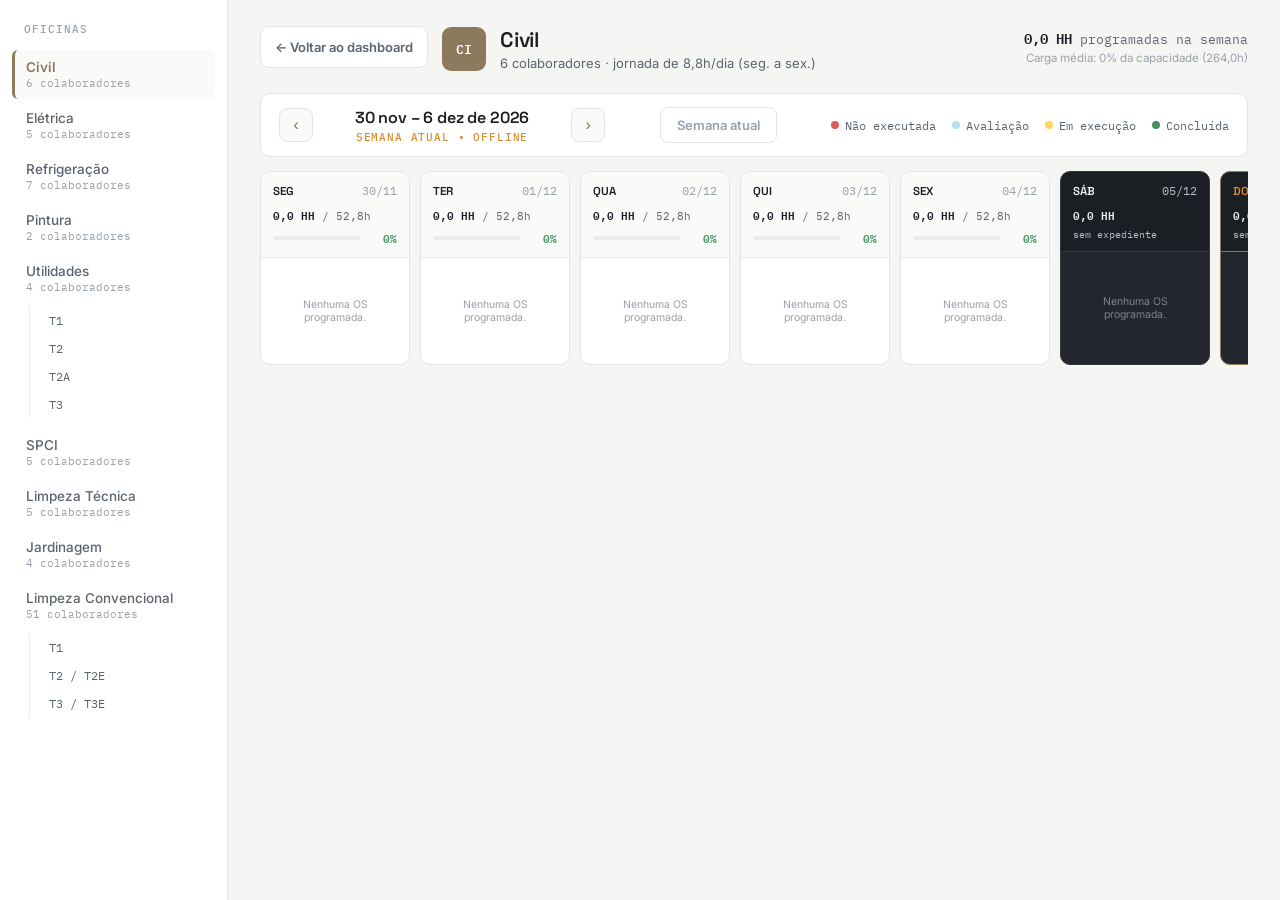
==== commit 6ff2cb78: "Util teams" ====
--- a/docs/prog_sem.html
+++ b/docs/prog_sem.html
@@ -411,6 +411,19 @@
     font-family:var(--font-body);
     font-weight:500;
     color:var(--status-muted, var(--ink-soft));
+    background:var(--chip-bg, var(--surface));
+    border:1px solid var(--chip-border, var(--border));
+    border-radius:999px;
+    padding:2px 8px;
+    white-space:nowrap;
+  }
+  .order-badge{
+    font-size:10px;
+    font-family:var(--font-body);
+    font-weight:700;
+    letter-spacing:.02em;
+    text-transform:uppercase;
+    color:var(--status-fg, var(--ink));
     background:var(--chip-bg, var(--surface));
     border:1px solid var(--chip-border, var(--border));
     border-radius:999px;
@@ -554,8 +567,8 @@
       subteams:[
         { id:'t1',  label:'T1',  size:1, journey:{ days:[1,2,3,4,5,6], hours:7.33 } },
         { id:'t2',  label:'T2',  size:1, journey:{ days:[1,2,3,4,5,6], hours:7.33 } },
-        { id:'t2a', label:'T2A', size:2, journey:{ days:[1,2,3,4,5],   hours:8.8  } },
-        { id:'t3',  label:'T3',  size:2, journey:{ days:[1,2,3,4,5,6], hours:7.33 } },
+        { id:'t2a', label:'T2A', size:1, journey:{ days:[1,2,3,4,5],   hours:8.8  } },
+        { id:'t3',  label:'T3',  size:1, journey:{ days:[1,2,3,4,5,6], hours:7.33 } },
       ]
     },
     { id:'spci',      label:'SPCI',                   size:5,  accent:'#C1473F' },
@@ -757,6 +770,7 @@
       title: o.t,
       hh: o.hh,
       exec: o.ex,
+      tipoServico: Number(o?.ts ?? 1) || 1,
       status: o.st,
       resources: o.r,
     };
@@ -791,10 +805,19 @@
       description: String(o?.description ?? '').trim(),
       hh: Number(o?.hh ?? 0) || 0,
       exec: Number(o?.exec ?? 1) || 1,
+      tipoServico: Number(o?.tipoServico ?? 0) || 0,
       estado: Number(o?.estado ?? 0) || 0,
       status: String(o?.status ?? 'pending'),
       resources: Array.isArray(o?.resources) ? o.resources.map(r=>String(r ?? '').trim()).filter(Boolean) : [],
     };
+  }
+
+  function getOrderBadgeLabel(order){
+    const estado = Number(order?.estado ?? 0);
+    if(estado === 30) return 'Avaliação';
+    const tipoServico = Number(order?.tipoServico ?? 0);
+    if(!Number.isFinite(tipoServico) || tipoServico <= 0) return '';
+    return tipoServico > 3 ? 'Corretiva' : 'Preventiva';
   }
 
   function getOrderVisual(order){
@@ -822,6 +845,18 @@
         detailBg:'rgba(255,255,255,.34)',
         detailBorder:'rgba(26,30,34,.08)',
         chipBg:'rgba(255,255,255,.5)',
+        chipBorder:'rgba(26,30,34,.1)'
+      };
+    }
+    if(estado === 30 && isPast){
+      return {
+        accent:'#D9605A',
+        bg:'#F7C3BD',
+        fg:'#1A1E22',
+        muted:'rgba(26,30,34,.72)',
+        detailBg:'rgba(255,255,255,.38)',
+        detailBorder:'rgba(26,30,34,.08)',
+        chipBg:'rgba(255,255,255,.56)',
         chipBorder:'rgba(26,30,34,.1)'
       };
     }
@@ -1221,6 +1256,7 @@
           dayOrders.forEach(o=>{
             const status = STATUS[o.status];
             const visual = getOrderVisual(o);
+            const badgeLabel = getOrderBadgeLabel(o);
             const row = document.createElement('div');
             row.className = 'os-row' + (o.description ? ' has-details' : '');
             row.style.setProperty('--status-color', visual.accent || status.color);
@@ -1242,6 +1278,7 @@
                 '<span class="os-title">'+o.title+'</span>'+
               '</div>'+
               '<div class="os-meta">'+
+                (badgeLabel ? '<span class="order-badge">'+badgeLabel+'</span>' : '')+
                 '<span class="os-hh">'+fmtHH(o.hh)+'</span>'+
                 '<span class="os-exec">'+o.exec+' exec.</span>'+
                 '<div class="os-resources">'+resourcesHtml+'</div>'+
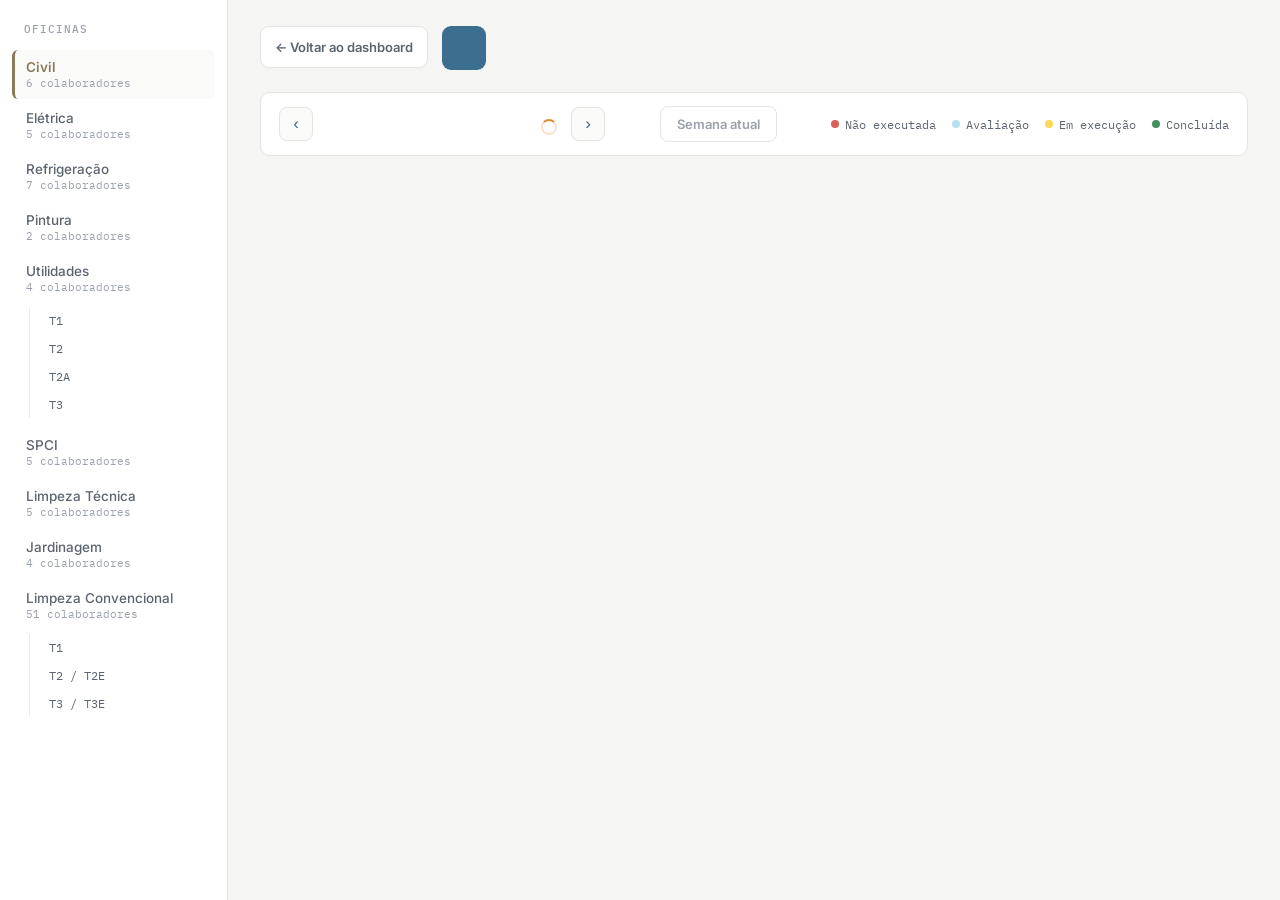
==== commit cbe63af5: "Fetch improvements" ====
--- a/docs/prog_sem.html
+++ b/docs/prog_sem.html
@@ -595,7 +595,7 @@
   const MONTHS_ABBR = ['jan','fev','mar','abr','mai','jun','jul','ago','set','out','nov','dez'];
 
   /* ---------------- Dados de exemplo por oficina ---------------- */
-  // o = offset em dias relativos a hoje | hh = horas estimadas da OS | ex = executantes alocados
+  // o = offset em dias relativos a hoje | hh = horas estimadas da OS | ex = qtd executantes alocados
   const RAW = {
     civil:[
       {o:-16, n:'0401', t:'Reparo de piso industrial – Setor 2',        hh:6, ex:3, st:'done',    r:['Escada']},
@@ -923,7 +923,27 @@
 
   DATA = buildMockData();
 
-  function fetchJsonp(urlString){
+  const _FETCH_TIMEOUT_MS = 60000;
+  const _FETCH_MAX_RETRIES = 3;
+  const _FETCH_RETRY_BASE_DELAY = 1500;
+
+  function _sleep(ms){ return new Promise((r)=>setTimeout(r, ms)); }
+
+  async function _withRetries(fn, { maxRetries = _FETCH_MAX_RETRIES, baseDelay = _FETCH_RETRY_BASE_DELAY } = {}){
+    let lastErr = null;
+    for(let attempt = 0; attempt <= maxRetries; attempt++){
+      try{ return await fn(attempt); }
+      catch(err){
+        lastErr = err;
+        if(attempt >= maxRetries) break;
+        const delay = baseDelay * Math.pow(2, attempt) + Math.floor(Math.random() * 500);
+        await _sleep(delay);
+      }
+    }
+    throw lastErr;
+  }
+
+  function fetchJsonp(urlString, { timeoutMs = _FETCH_TIMEOUT_MS } = {}){
     return new Promise((resolve, reject)=>{
       const cbParam = String(cfg.jsonpCallbackParam || 'callback');
       const cbName = '__jsonp_cb_' + Date.now() + '_' + Math.random().toString(16).slice(2);
@@ -955,10 +975,25 @@
       const timer = setTimeout(()=>{
         cleanup();
         reject(new Error('Timeout no JSONP'));
-      }, 20000);
+      }, timeoutMs);
 
       document.head.appendChild(script);
     });
+  }
+
+  function _fetchWithTimeout(url, options = {}, timeoutMs = _FETCH_TIMEOUT_MS){
+    const controller = typeof AbortController !== "undefined" ? new AbortController() : null;
+    const signal = controller ? controller.signal : undefined;
+    const opts = signal ? { ...options, signal } : { ...options };
+    let timeoutId = null;
+    const cleanup = ()=>{ if(timeoutId){ clearTimeout(timeoutId); timeoutId = null; } };
+    const timeoutPromise = new Promise((_, reject)=>{
+      timeoutId = setTimeout(()=>{
+        if(controller){ try{ controller.abort(); }catch{} }
+        reject(new Error('Timeout na requisição'));
+      }, timeoutMs);
+    });
+    return Promise.race([fetch(url, opts).finally(cleanup), timeoutPromise]);
   }
 
   async function fetchWeekData(monday){
@@ -966,26 +1001,30 @@
     const key = monday.toISOString().slice(0, 10);
     if(remoteCache.has(key)) return remoteCache.get(key);
 
-    const url = new URL(remoteEndpoint);
-    url.searchParams.set('view', 'prog_sem');
-    url.searchParams.set('weekStart', key);
-
-    let payload;
-    const transport = String(cfg.transport || 'auto').toLowerCase();
-    if(transport === 'jsonp') payload = await fetchJsonp(url.toString());
-    else if(transport === 'fetch') {
-      const res = await fetch(url.toString(), { method:'GET', mode:'cors', cache:'no-store' });
-      if(!res.ok) throw new Error('HTTP ' + res.status);
-      payload = await res.json();
-    } else {
-      try{
-        payload = await fetchJsonp(url.toString());
-      } catch {
-        const res = await fetch(url.toString(), { method:'GET', mode:'cors', cache:'no-store' });
+    const baseUrl = new URL(remoteEndpoint);
+    baseUrl.searchParams.set('view', 'prog_sem');
+    baseUrl.searchParams.set('weekStart', key);
+
+    const payload = await _withRetries(async () => {
+      const url = new URL(baseUrl.toString());
+      const transport = String(cfg.transport || 'auto').toLowerCase();
+      let result;
+      if(transport === 'jsonp') result = await fetchJsonp(url.toString());
+      else if(transport === 'fetch') {
+        const res = await _fetchWithTimeout(url.toString(), { method:'GET', mode:'cors', cache:'no-store' });
         if(!res.ok) throw new Error('HTTP ' + res.status);
-        payload = await res.json();
+        result = await res.json();
+      } else {
+        try{
+          result = await fetchJsonp(url.toString());
+        } catch {
+          const res = await _fetchWithTimeout(url.toString(), { method:'GET', mode:'cors', cache:'no-store' });
+          if(!res.ok) throw new Error('HTTP ' + res.status);
+          result = await res.json();
+        }
       }
-    }
+      return result;
+    });
 
     remoteCache.set(key, payload);
     return payload;
@@ -1035,7 +1074,7 @@
   function fmt1(n){ return n.toFixed(1).replace('.', ','); }
   function fmtHH(n){ return (Number.isInteger(n) ? n : n.toFixed(1).replace('.', ',')) + 'h'; }
 
-  /* ---------------- Estado ---------------- */
+  /* ---------------- Estados ---------------- */
   let currentOficina = OFICINAS[0].id;
   let currentSubteam = null;
   let weekOffset = 0;
@@ -1101,7 +1140,7 @@
 
   refreshSidebarActive();
 
-  /* ---------------- Elementos ---------------- */
+  /* ---------------- Elements ---------------- */
   const brandMarkEl = document.getElementById('brandMark');
   const oficinaTitleEl = document.getElementById('oficinaTitle');
   const oficinaSubtitleEl = document.getElementById('oficinaSubtitle');
